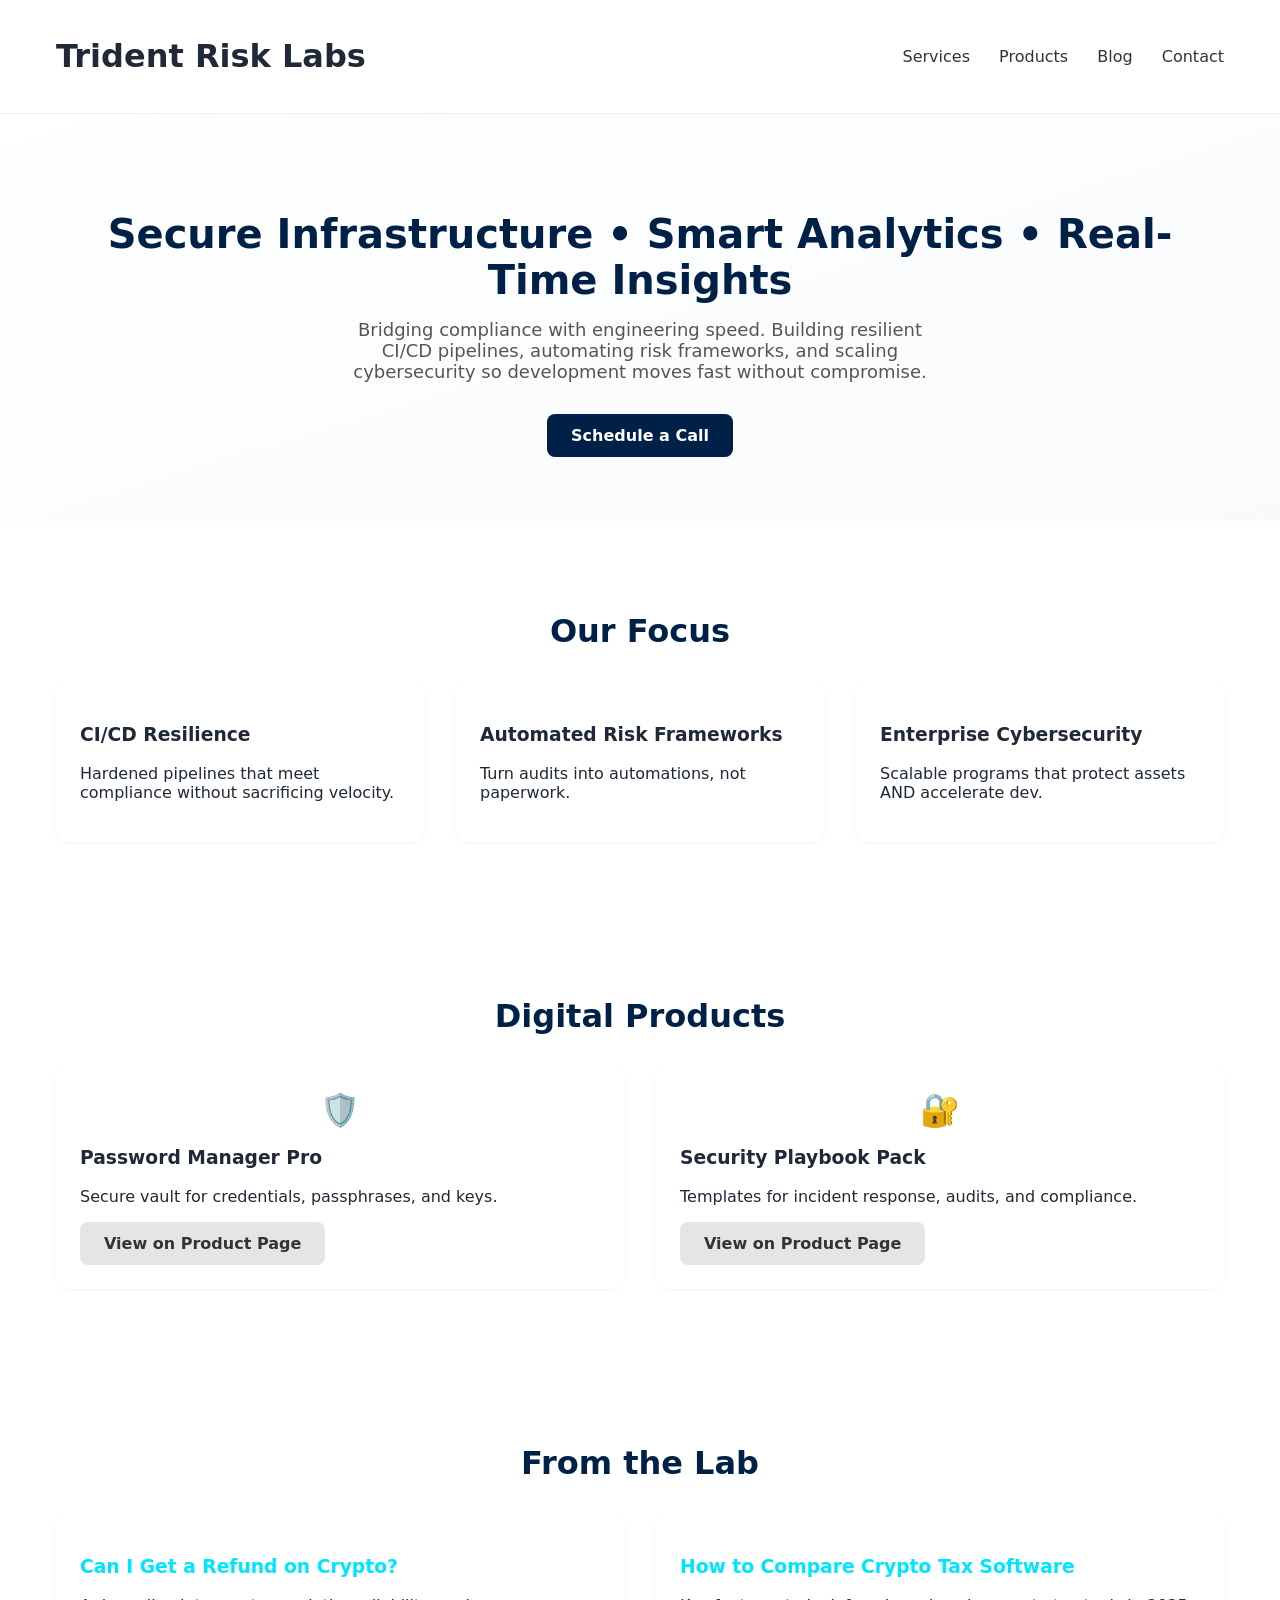
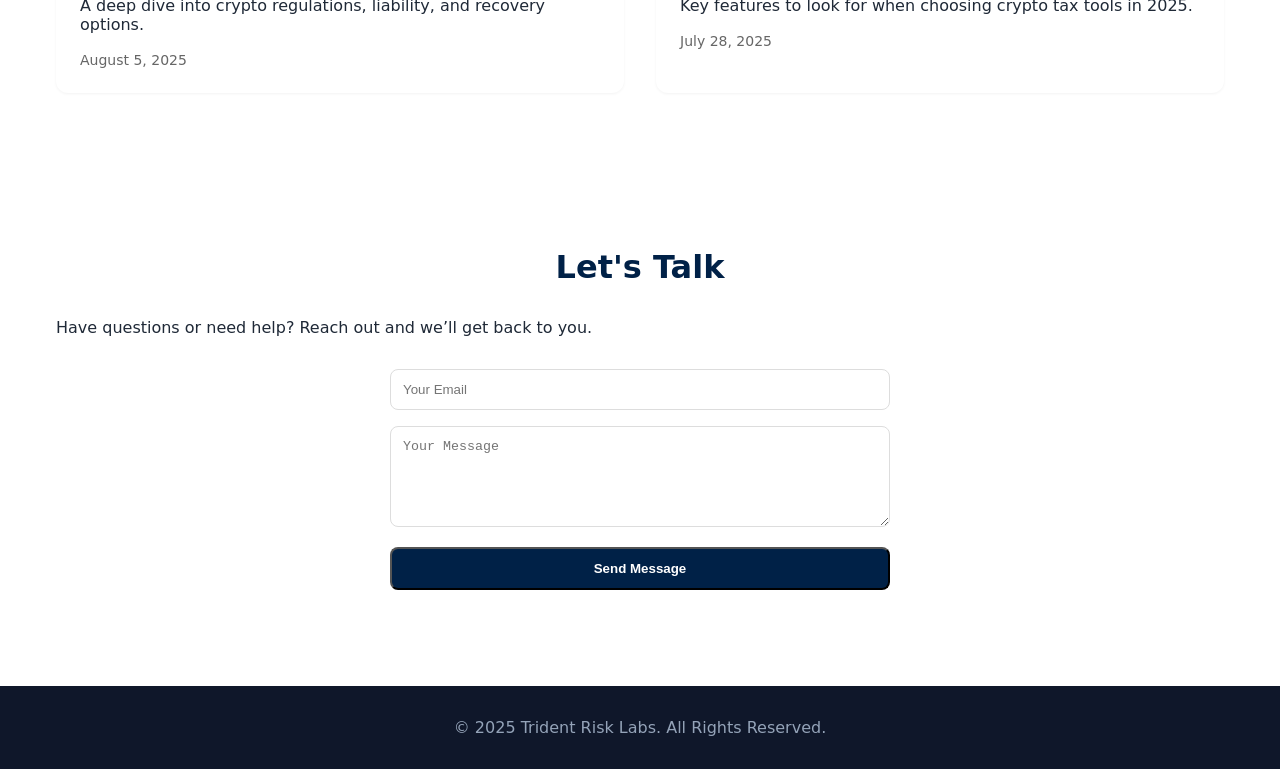
==== index.html @ 456c44f6 "Inline CSS fix for rendering" ====
<!DOCTYPE html>
<html lang="en">
<head>
  <meta charset="UTF-8">
  <meta name="viewport" content="width=device-width, initial-scale=1">
  <title>Trident Risk Labs</title>
  <style>
    :root {
      --navy: #002147;
      --cyan: #00E5FF;
      --gray-50: #fafafa;
      --gray-100: #f5f5f5;
      --gray-200: #e5e5e5;
      --font-sans: ui-sans-serif, system-ui, -apple-system, BlinkMacSystemFont, "Segoe UI", Roboto, sans-serif;
    }
    * { box-sizing: border-box; }
    html { scroll-behavior: smooth; }
    body {
      margin: 0;
      font-family: var(--font-sans);
      background: white;
      color: #1f2937;
    }
    img, picture, video { max-width: 100%; height: auto; }
    a { color: var(--cyan); text-decoration: none; }
    .container { max-width: 1200px; margin: 0 auto; padding: 0 1rem; }
    header { background: white; padding: 1rem 0; border-bottom: 1px solid #eee; }
    .header .container { display: flex; align-items: center; justify-content: space-between; }
    nav a { color: #333; margin-left: 1.5rem; font-size: 1rem; }
    nav a:hover { color: var(--cyan); }
    .hero { padding: 4rem 0; text-align: center; background: linear-gradient(to bottom right, #fff, #f8fafc); }
    .hero h1 { font-size: 2.5rem; color: var(--navy); margin-bottom: 1rem; }
    .hero p { font-size: 1.125rem; max-width: 600px; margin: 0 auto 2rem; color: #555; }
    .btn { display: inline-block; padding: 0.75rem 1.5rem; border-radius: 0.5rem; font-weight: 600; text-decoration: none; }
    .btn-primary { background: var(--navy); color: white; }
    .btn-secondary { background: #e5e5e5; color: #333; }
    .btn:hover { opacity: 0.9; }
    section { padding: 4rem 0; }
    .section-title { text-align: center; font-size: 2rem; color: var(--navy); margin-bottom: 2rem; }
.services-grid, .products-grid, .blog-grid { display: grid; gap: 2rem; grid-template-columns: repeat(auto-fit, minmax(250px, 1fr)); }
    .service-card, .product-card, .blog-post { background: white; padding: 1.5rem; border-radius: 0.75rem; box-shadow: 0 1px 3px rgba(0,0,0,0.05); }
    .product-image { font-size: 2rem; text-align: center; margin-bottom: 1rem; }
    footer { background: #0f172a; color: white; padding: 2rem 0; text-align: center; }
    footer p { margin: 0; color: #94a3b8; }
  </style>
</head>
<body>

<header class="header">
  <div class="container">
    <h1>Trident Risk Labs</h1>
    <nav>
      <a href="#services">Services</a>
      <a href="#products">Products</a>
      <a href="#blog">Blog</a>
      <a href="#contact">Contact</a>
    </nav>
  </div>
</header>

<main>
  <section class="hero">
    <div class="container">
      <h1>Secure Infrastructure • Smart Analytics • Real-Time Insights</h1>
      <p>Bridging compliance with engineering speed. Building resilient CI/CD pipelines, automating risk frameworks, and scaling cybersecurity so development moves fast without compromise.</p>
      <a href="#contact" class="btn btn-primary">Schedule a Call</a>
    </div>
  </section>

  <section id="services">
    <div class="container">
      <h2 class="section-title">Our Focus</h2>
      <div class="services-grid">
        <div class="service-card">
          <h3>CI/CD Resilience</h3>
          <p>Hardened pipelines that meet compliance without sacrificing velocity.</p>
        </div>
        <div class="service-card">
          <h3>Automated Risk Frameworks</h3>
          <p>Turn audits into automations, not paperwork.</p>
        </div>
        <div class="service-card">
          <h3>Enterprise Cybersecurity</h3>
          <p>Scalable programs that protect assets AND accelerate dev.</p>
        </div>
      </div>
    </div>
  </section>

  <section id="products">
    <div class="container">
<h2 class="section-title">Digital Products</h2>
      <div class="products-grid">
        <div class="product-card">
          <div class="product-image">🛡️</div>
          <h3>Password Manager Pro</h3>
          <p>Secure vault for credentials, passphrases, and keys.</p>
          <a href="#" class="btn btn-secondary">View on Product Page</a>
        </div>
        <div class="product-card">
          <div class="product-image">🔐</div>
          <h3>Security Playbook Pack</h3>
          <p>Templates for incident response, audits, and compliance.</p>
          <a href="#" class="btn btn-secondary">View on Product Page</a>
        </div>
      </div>
    </div>
  </section>

  <section id="blog">
    <div class="container">
      <h2 class="section-title">From the Lab</h2>
      <div class="blog-grid">
        <article class="blog-post">
          <h3><a href="#">Can I Get a Refund on Crypto?</a></h3>
          <p>A deep dive into crypto regulations, liability, and recovery options.</p>
          <span style="font-size: 0.875rem; color: #666;">August 5, 2025</span>
        </article>
        <article class="blog-post">
          <h3><a href="#">How to Compare Crypto Tax Software</a></h3>
          <p>Key features to look for when choosing crypto tax tools in 2025.</p>
          <span style="font-size: 0.875rem; color: #666;">July 28, 2025</span>
        </article>
      </div>
    </div>
  </section>

  <section id="contact">
    <div class="container">
      <h2 class="section-title">Let's Talk</h2>
      <p>Have questions or need help? Reach out and we’ll get back to you.</p>
      <form style="max-width: 500px; margin: 2rem auto;">
        <input type="email" placeholder="Your Email" style="width: 100%; padding: 0.75rem; margin-bottom: 1rem; border: 1px solid #ddd; border-radius: 0.5rem;">
<textarea placeholder="Your Message" rows="5" style="width: 100%; padding: 0.75rem; margin-bottom: 1rem; border: 1px solid #ddd; border-radius: 0.5rem;"></textarea>
        <button type="submit" class="btn btn-primary" style="width: 100%;">Send Message</button>
      </form>
    </div>
  </section>
</main>

<footer>
  <p>&copy; 2025 Trident Risk Labs. All Rights Reserved.</p>
</footer>

</body>
</html>
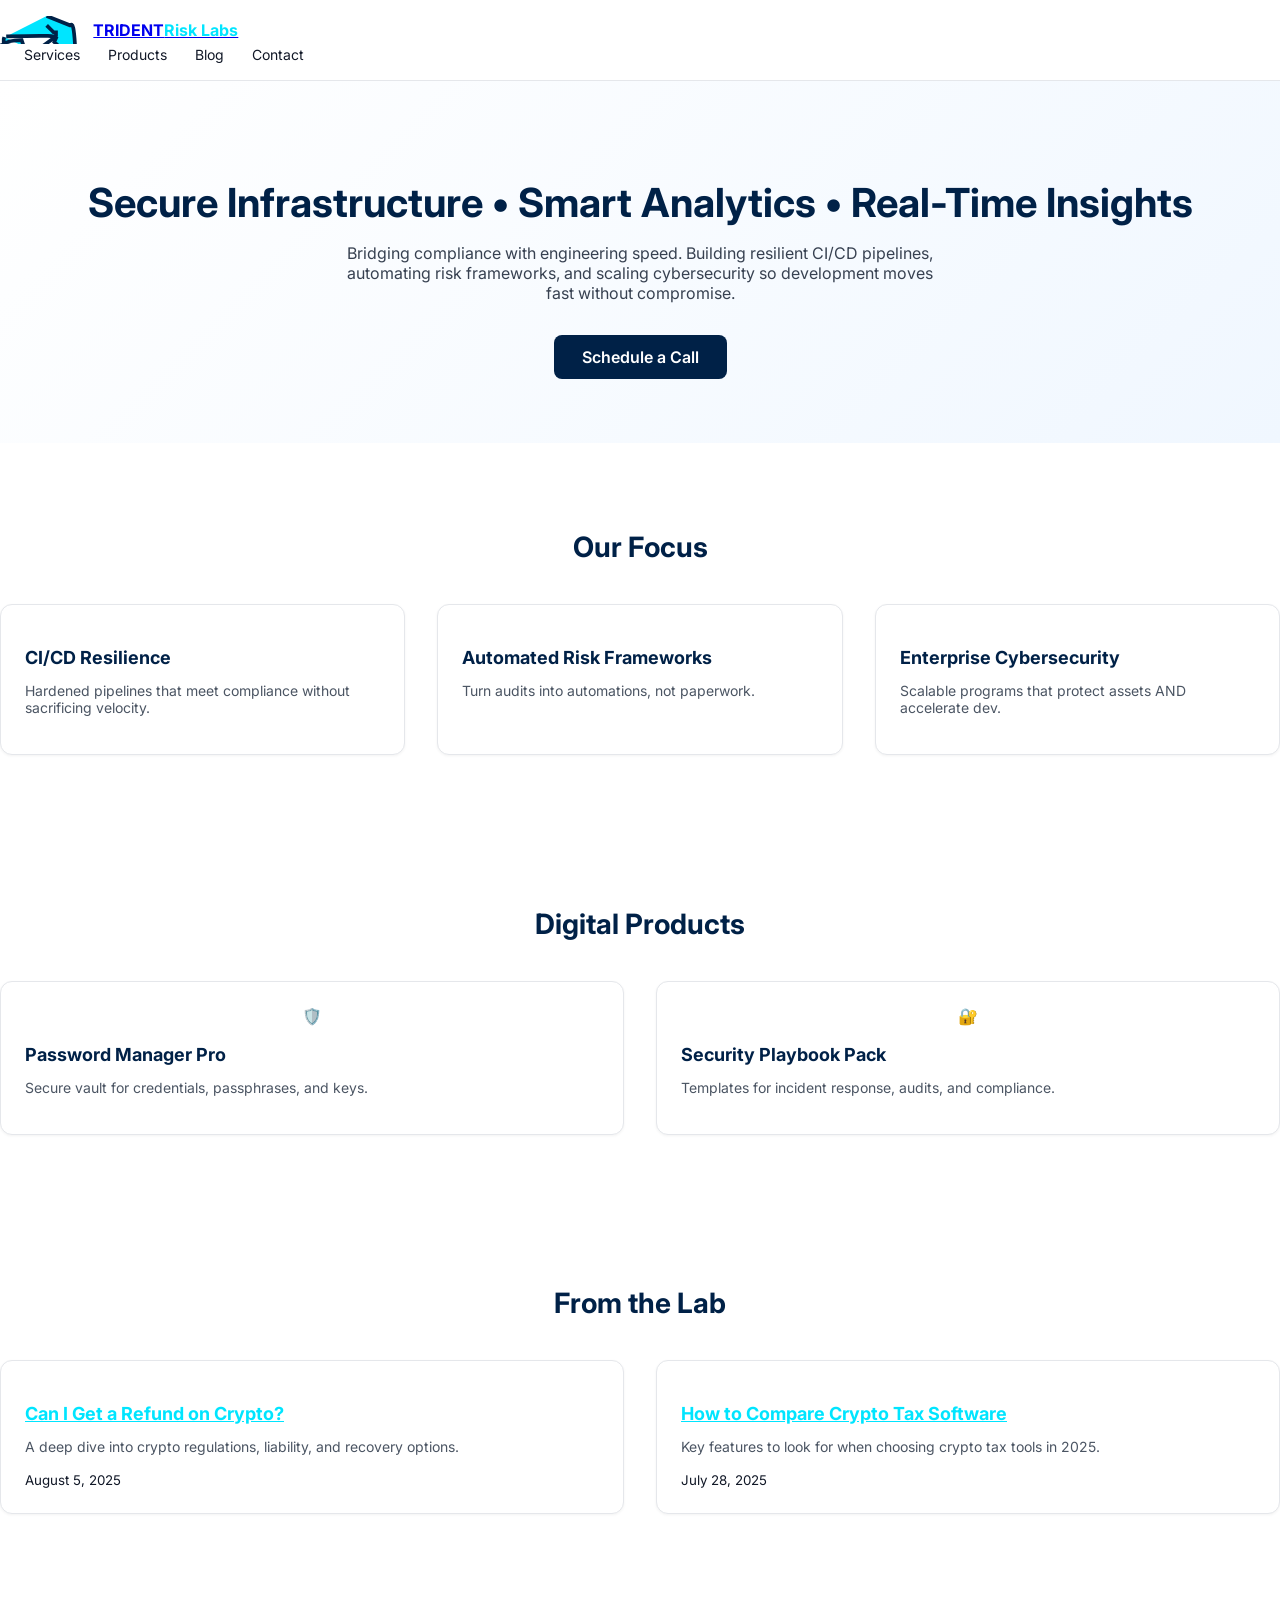
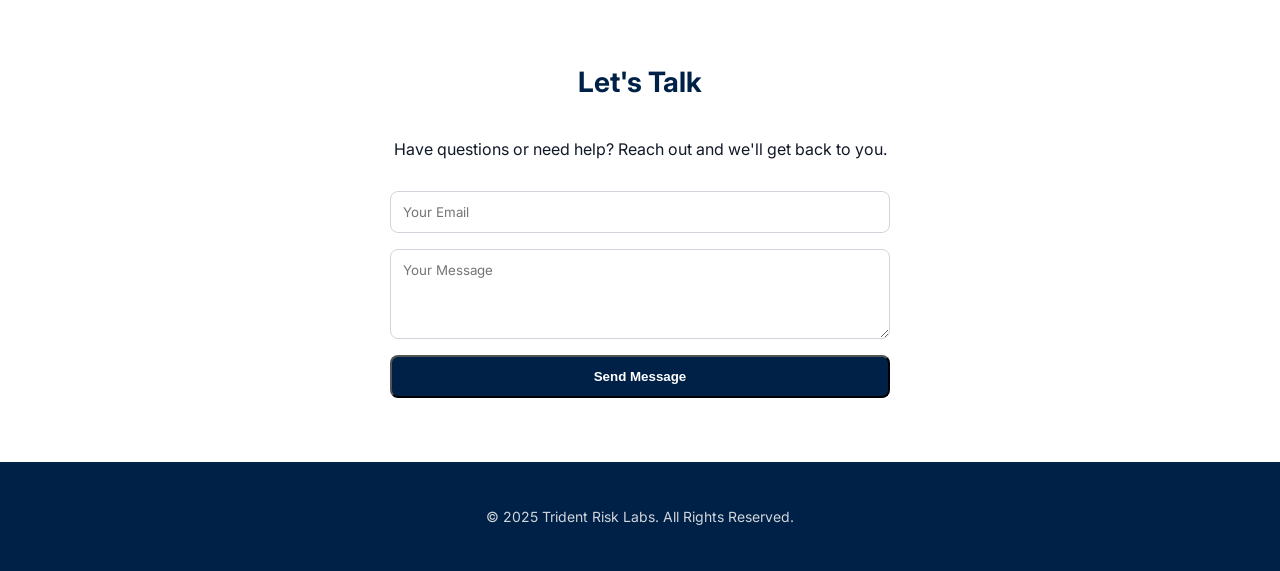
==== commit 8a8d4757: "Update site styling" ====
--- a/index.html
+++ b/index.html
@@ -2,145 +2,108 @@
 <html lang="en">
 <head>
   <meta charset="UTF-8">
-  <meta name="viewport" content="width=device-width, initial-scale=1">
+  <meta name="viewport" content="width=device-width, initial-scale=1" />
   <title>Trident Risk Labs</title>
+  <link rel="preconnect" href="https://fonts.googleapis.com">
+  <link rel="preconnect" href="https://fonts.gstatic.com" crossorigin>
+  <link href="https://fonts.googleapis.com/css2?family=Inter:wght@400;600;700&display=swap" rel="stylesheet">
   <style>
-    :root {
-      --navy: #002147;
-      --cyan: #00E5FF;
-      --gray-50: #fafafa;
-      --gray-100: #f5f5f5;
-      --gray-200: #e5e5e5;
-      --font-sans: ui-sans-serif, system-ui, -apple-system, BlinkMacSystemFont, "Segoe UI", Roboto, sans-serif;
-    }
-    * { box-sizing: border-box; }
-    html { scroll-behavior: smooth; }
-    body {
-      margin: 0;
-      font-family: var(--font-sans);
-      background: white;
-      color: #1f2937;
-    }
-    img, picture, video { max-width: 100%; height: auto; }
-    a { color: var(--cyan); text-decoration: none; }
-    .container { max-width: 1200px; margin: 0 auto; padding: 0 1rem; }
-    header { background: white; padding: 1rem 0; border-bottom: 1px solid #eee; }
-    .header .container { display: flex; align-items: center; justify-content: space-between; }
-    nav a { color: #333; margin-left: 1.5rem; font-size: 1rem; }
-    nav a:hover { color: var(--cyan); }
-    .hero { padding: 4rem 0; text-align: center; background: linear-gradient(to bottom right, #fff, #f8fafc); }
-    .hero h1 { font-size: 2.5rem; color: var(--navy); margin-bottom: 1rem; }
-    .hero p { font-size: 1.125rem; max-width: 600px; margin: 0 auto 2rem; color: #555; }
-    .btn { display: inline-block; padding: 0.75rem 1.5rem; border-radius: 0.5rem; font-weight: 600; text-decoration: none; }
-    .btn-primary { background: var(--navy); color: white; }
-    .btn-secondary { background: #e5e5e5; color: #333; }
-    .btn:hover { opacity: 0.9; }
-    section { padding: 4rem 0; }
-    .section-title { text-align: center; font-size: 2rem; color: var(--navy); margin-bottom: 2rem; }
-.services-grid, .products-grid, .blog-grid { display: grid; gap: 2rem; grid-template-columns: repeat(auto-fit, minmax(250px, 1fr)); }
-    .service-card, .product-card, .blog-post { background: white; padding: 1.5rem; border-radius: 0.75rem; box-shadow: 0 1px 3px rgba(0,0,0,0.05); }
-    .product-image { font-size: 2rem; text-align: center; margin-bottom: 1rem; }
-    footer { background: #0f172a; color: white; padding: 2rem 0; text-align: center; }
-    footer p { margin: 0; color: #94a3b8; }
+    :root{--navy:#002147;--cyan:#00e5ff;--gray-900:#111827}
+    *{box-sizing:border-box}
+    body{margin:0;font-family:'Inter',system-ui,sans-serif;background:#fff;color:var(--gray-900)}
+    header{background:#fff;border-bottom:1px solid #e5e7eb}
+    .header{display:flex;align-items:center;justify-content:space-between;padding:1rem 0}
+    .logo{display:flex;align-items:center;font-weight:700}
+    .logo svg{height:28px;width:auto}
+    .nav a{margin-left:1.5rem;font-size:.875rem;color:var(--gray-900);text-decoration:none}
+    .nav a:hover{color:var(--cyan)}
+    .hero{background:linear-gradient(135deg,#fff 0%,#f0f7ff 100%);text-align:center;padding:4rem 0}
+    .hero h1{font-size:clamp(1.75rem,4vw,2.5rem);color:var(--navy);margin-bottom:1rem}
+    .hero p{max-width:600px;margin:0 auto 2rem;font-size:1rem;color:#374151}
+    .btn{display:inline-block;padding:.75rem 1.75rem;border-radius:.5rem;font-weight:600;text-decoration:none}
+    .btn-primary{background:var(--navy);color:#fff}
+    .btn-primary:hover{opacity:.9}
+    section{padding:4rem 0}
+    .section-title{text-align:center;font-size:1.75rem;color:var(--navy);margin-bottom:2.5rem}
+    .grid{display:grid;gap:2rem;grid-template-columns:repeat(auto-fit,minmax(260px,1fr))}
+    .card{background:#fff;border-radius:.75rem;padding:1.5rem;border:1px solid #e5e7eb;box-shadow:0 1px 3px rgba(0,0,0,.05)}
+.card h3{font-size:1.125rem;margin-bottom:.5rem;color:var(--navy)}
+    .card p{font-size:.875rem;color:#4b5563}
+    footer{background:var(--navy);color:#d1d5db;padding:2rem 0;text-align:center;font-size:.875rem}
+    @media(max-width:640px){.nav{flex-wrap:wrap;gap:1rem}.nav a{margin:0}}
   </style>
 </head>
 <body>
+  <header class="header">
+    <div class="container">
+      <a href="/" class="logo">
+        <svg viewBox="0 0 200 60" fill="none"><g stroke="#002147" stroke-width="8" fill="none"><path d="M100 0L150 20C155.387 16.062 159.405 13.46 162.401 99.203L116.361 55.753L120.4 46.524C116.77 42.705 112.67 41.251 13.315 43.802M9.315 45.246 8 49 8 55.48C8 62.812 12.64 72.658 18.108 72.658L24.812 72.658C29.577 72.658 32.857 72.457 37.686 69.203L13.695 128.763C2.248 11.825 0 87.168 0 75.48C0 62.812 7.565 52.078 46.351 51.832L51.09 65.582" fill="#00e5ff"/><path d="M100 20L110 30L115 35,120 35L120 44M120 44L15 120L25 120L126 120"></path><path d="M20 60L15 70L20 75L25 170L25 400ZM75 170L25 120L35 120L126 170ZM126 170L126 120L136 120"></path></g></svg>
+        <span>TRIDENT</span><span style="color:var(--cyan)"> Risk Labs</span>
+      </a>
+      <nav class="nav">
+        <a href="#services">Services</a>
+        <a href="#products">Products</a>
+        <a href="#blog">Blog</a>
+        <a href="#contact">Contact</a>
+      </nav>
+    </div>
+  </header>
 
-<header class="header">
-  <div class="container">
-    <h1>Trident Risk Labs</h1>
-    <nav>
-      <a href="#services">Services</a>
-      <a href="#products">Products</a>
-      <a href="#blog">Blog</a>
-      <a href="#contact">Contact</a>
-    </nav>
-  </div>
-</header>
+  <main>
+    <section class="hero">
+      <div class="container">
+        <h1>Secure Infrastructure • Smart Analytics • Real-Time Insights</h1>
+        <p>Bridging compliance with engineering speed. Building resilient CI/CD pipelines, automating risk frameworks, and scaling cybersecurity so development moves fast without compromise.</p>
+        <a href="#contact" class="btn btn-primary">Schedule a Call</a>
+      </div>
+    </section>
 
-<main>
-  <section class="hero">
-    <div class="container">
-      <h1>Secure Infrastructure • Smart Analytics • Real-Time Insights</h1>
-      <p>Bridging compliance with engineering speed. Building resilient CI/CD pipelines, automating risk frameworks, and scaling cybersecurity so development moves fast without compromise.</p>
-      <a href="#contact" class="btn btn-primary">Schedule a Call</a>
-    </div>
-  </section>
-
-  <section id="services">
-    <div class="container">
-      <h2 class="section-title">Our Focus</h2>
-      <div class="services-grid">
-        <div class="service-card">
-          <h3>CI/CD Resilience</h3>
-          <p>Hardened pipelines that meet compliance without sacrificing velocity.</p>
-        </div>
-        <div class="service-card">
-          <h3>Automated Risk Frameworks</h3>
-          <p>Turn audits into automations, not paperwork.</p>
-        </div>
-        <div class="service-card">
-          <h3>Enterprise Cybersecurity</h3>
-          <p>Scalable programs that protect assets AND accelerate dev.</p>
+    <section id="services">
+      <div class="container">
+        <h2 class="section-title">Our Focus</h2>
+        <div class="grid">
+<div class="card"><h3>CI/CD Resilience</h3><p>Hardened pipelines that meet compliance without sacrificing velocity.</p></div>
+          <div class="card"><h3>Automated Risk Frameworks</h3><p>Turn audits into automations, not paperwork.</p></div>
+          <div class="card"><h3>Enterprise Cybersecurity</h3><p>Scalable programs that protect assets AND accelerate dev.</p></div>
         </div>
       </div>
-    </div>
-  </section>
+    </section>
 
-  <section id="products">
-    <div class="container">
-<h2 class="section-title">Digital Products</h2>
-      <div class="products-grid">
-        <div class="product-card">
-          <div class="product-image">🛡️</div>
-          <h3>Password Manager Pro</h3>
-          <p>Secure vault for credentials, passphrases, and keys.</p>
-          <a href="#" class="btn btn-secondary">View on Product Page</a>
-        </div>
-        <div class="product-card">
-          <div class="product-image">🔐</div>
-          <h3>Security Playbook Pack</h3>
-          <p>Templates for incident response, audits, and compliance.</p>
-          <a href="#" class="btn btn-secondary">View on Product Page</a>
+    <section id="products">
+      <div class="container">
+        <h2 class="section-title">Digital Products</h2>
+        <div class="grid">
+          <div class="card"><div style="text-align:center">🛡️</div><h3>Password Manager Pro</h3><p>Secure vault for credentials, passphrases, and keys.</p></div>
+          <div class="card"><div style="text-align:center">🔐</div><h3>Security Playbook Pack</h3><p>Templates for incident response, audits, and compliance.</p></div>
         </div>
       </div>
-    </div>
-  </section>
+    </section>
 
-  <section id="blog">
-    <div class="container">
-      <h2 class="section-title">From the Lab</h2>
-      <div class="blog-grid">
-        <article class="blog-post">
-          <h3><a href="#">Can I Get a Refund on Crypto?</a></h3>
-          <p>A deep dive into crypto regulations, liability, and recovery options.</p>
-          <span style="font-size: 0.875rem; color: #666;">August 5, 2025</span>
-        </article>
-        <article class="blog-post">
-          <h3><a href="#">How to Compare Crypto Tax Software</a></h3>
-          <p>Key features to look for when choosing crypto tax tools in 2025.</p>
-          <span style="font-size: 0.875rem; color: #666;">July 28, 2025</span>
-        </article>
+    <section id="blog">
+      <div class="container">
+        <h2 class="section-title">From the Lab</h2>
+        <div class="grid">
+          <article class="card"><h3><a href="#" style="color:var(--cyan)">Can I Get a Refund on Crypto?</a></h3><p>A deep dive into crypto regulations, liability, and recovery options.</p><small>August 5, 2025</small></article>
+          <article class="card"><h3><a href="#" style="color:var(--cyan)">How to Compare Crypto Tax Software</a></h3><p>Key features to look for when choosing crypto tax tools in 2025.</p><small>July 28, 2025</small></article>
+        </div>
       </div>
-    </div>
-  </section>
+    </section>
 
-  <section id="contact">
-    <div class="container">
-      <h2 class="section-title">Let's Talk</h2>
-      <p>Have questions or need help? Reach out and we’ll get back to you.</p>
-      <form style="max-width: 500px; margin: 2rem auto;">
-        <input type="email" placeholder="Your Email" style="width: 100%; padding: 0.75rem; margin-bottom: 1rem; border: 1px solid #ddd; border-radius: 0.5rem;">
-<textarea placeholder="Your Message" rows="5" style="width: 100%; padding: 0.75rem; margin-bottom: 1rem; border: 1px solid #ddd; border-radius: 0.5rem;"></textarea>
-        <button type="submit" class="btn btn-primary" style="width: 100%;">Send Message</button>
-      </form>
-    </div>
-  </section>
-</main>
+    <section id="contact">
+      <div class="container">
+        <h2 class="section-title">Let's Talk</h2>
+        <p style="text-align:center;max-width:500px;margin:0 auto 2rem">Have questions or need help? Reach out and we'll get back to you.</p>
+        <form style="max-width:500px;margin:0 auto;display:flex;flex-direction:column;gap:1rem">
+<input type="email" placeholder="Your Email" required style="padding:0.75rem;border:1px solid #d1d5db;border-radius:0.5rem;font-family:inherit">
+          <textarea placeholder="Your Message" rows="4" required style="padding:0.75rem;border:1px solid #d1d5db;border-radius:0.5rem;font-family:inherit"></textarea>
+          <button type="submit" class="btn btn-primary" style="width:100%">Send Message</button>
+        </form>
+      </div>
+    </section>
+  </main>
 
-<footer>
-  <p>&copy; 2025 Trident Risk Labs. All Rights Reserved.</p>
-</footer>
-
+  <footer>
+    <p>&copy; 2025 Trident Risk Labs. All Rights Reserved.</p>
+  </footer>
 </body>
 </html>
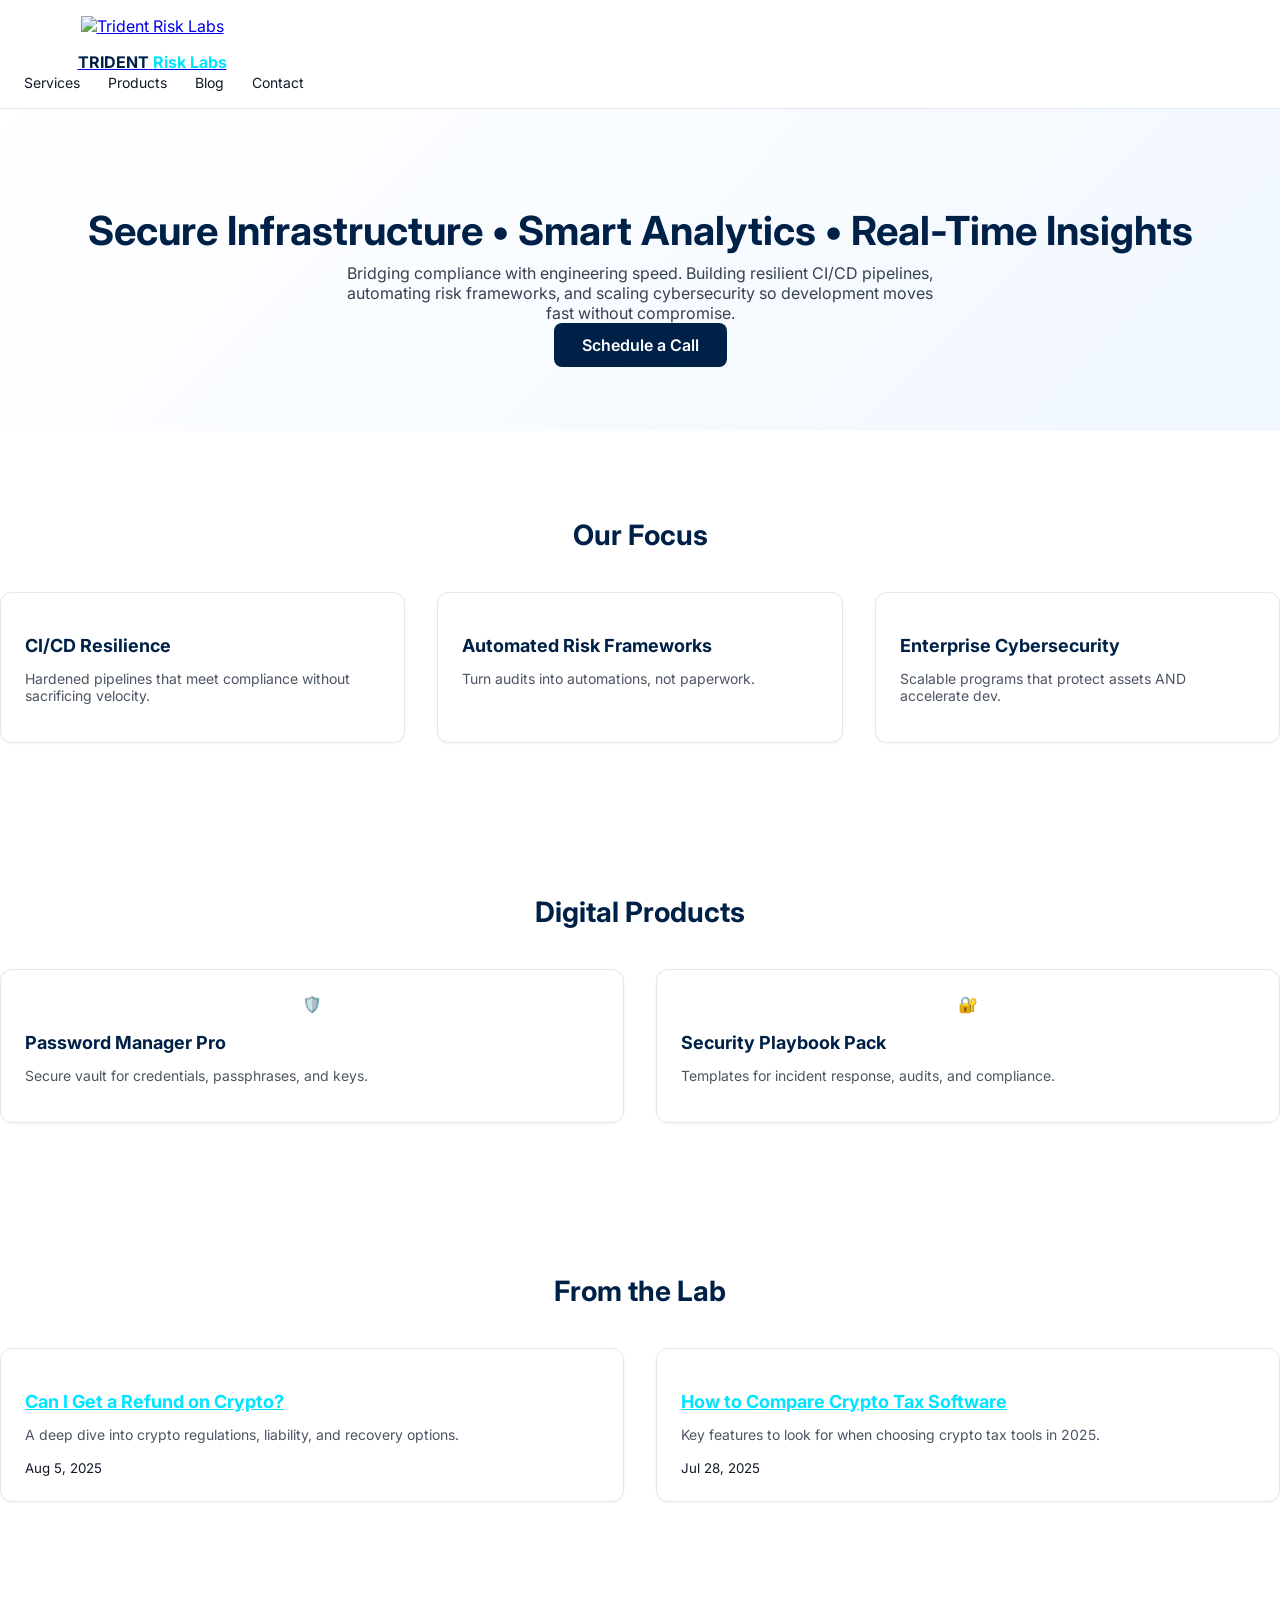
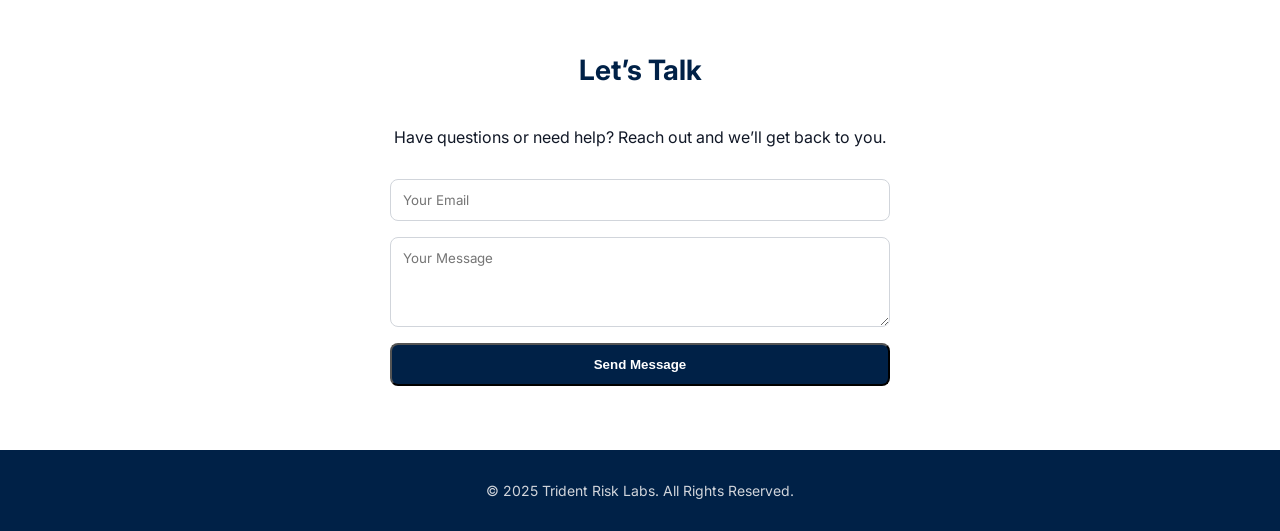
==== commit 8484fc99: "update site logo" ====
--- a/index.html
+++ b/index.html
@@ -5,29 +5,31 @@
   <meta name="viewport" content="width=device-width, initial-scale=1" />
   <title>Trident Risk Labs</title>
   <link rel="preconnect" href="https://fonts.googleapis.com">
-  <link rel="preconnect" href="https://fonts.gstatic.com" crossorigin>
   <link href="https://fonts.googleapis.com/css2?family=Inter:wght@400;600;700&display=swap" rel="stylesheet">
   <style>
-    :root{--navy:#002147;--cyan:#00e5ff;--gray-900:#111827}
+    :root { --navy:#002147; --cyan:#00e5ff; --gray-900:#111827; font-family: 'Inter', system-ui, sans-serif; }
     *{box-sizing:border-box}
-    body{margin:0;font-family:'Inter',system-ui,sans-serif;background:#fff;color:var(--gray-900)}
+    body{margin:0;background:#fff;color:var(--gray-900)}
+    img{max-width:100%;height:auto}
     header{background:#fff;border-bottom:1px solid #e5e7eb}
     .header{display:flex;align-items:center;justify-content:space-between;padding:1rem 0}
-    .logo{display:flex;align-items:center;font-weight:700}
-    .logo svg{height:28px;width:auto}
-    .nav a{margin-left:1.5rem;font-size:.875rem;color:var(--gray-900);text-decoration:none}
+    .logo{display:flex;flex-direction:column;align-items:center;gap:.25rem;text-align:center}
+    .logo img{height:32px;width:auto}
+    .logo span{font-weight:700;color:#002147}
+    .logo .cyan{color:var(--cyan)}
+    .nav a{margin-left:1.5rem;color:#111827;text-decoration:none;font-size:.875rem}
     .nav a:hover{color:var(--cyan)}
     .hero{background:linear-gradient(135deg,#fff 0%,#f0f7ff 100%);text-align:center;padding:4rem 0}
-    .hero h1{font-size:clamp(1.75rem,4vw,2.5rem);color:var(--navy);margin-bottom:1rem}
-    .hero p{max-width:600px;margin:0 auto 2rem;font-size:1rem;color:#374151}
+    .hero h1{font-size:clamp(1.75rem,4vw,2.5rem);color:var(--navy);margin-bottom:.5rem}
+    .hero p{max-width:600px;margin:0 auto;font-size:1rem;color:#374151}
     .btn{display:inline-block;padding:.75rem 1.75rem;border-radius:.5rem;font-weight:600;text-decoration:none}
     .btn-primary{background:var(--navy);color:#fff}
     .btn-primary:hover{opacity:.9}
     section{padding:4rem 0}
     .section-title{text-align:center;font-size:1.75rem;color:var(--navy);margin-bottom:2.5rem}
     .grid{display:grid;gap:2rem;grid-template-columns:repeat(auto-fit,minmax(260px,1fr))}
-    .card{background:#fff;border-radius:.75rem;padding:1.5rem;border:1px solid #e5e7eb;box-shadow:0 1px 3px rgba(0,0,0,.05)}
-.card h3{font-size:1.125rem;margin-bottom:.5rem;color:var(--navy)}
+.card{background:#fff;border-radius:.75rem;padding:1.5rem;border:1px solid #e5e7eb;box-shadow:0 1px 3px rgba(0,0,0,.05)}
+    .card h3{font-size:1.125rem;margin-bottom:.5rem;color:var(--navy)}
     .card p{font-size:.875rem;color:#4b5563}
     footer{background:var(--navy);color:#d1d5db;padding:2rem 0;text-align:center;font-size:.875rem}
     @media(max-width:640px){.nav{flex-wrap:wrap;gap:1rem}.nav a{margin:0}}
@@ -37,8 +39,8 @@
   <header class="header">
     <div class="container">
       <a href="/" class="logo">
-        <svg viewBox="0 0 200 60" fill="none"><g stroke="#002147" stroke-width="8" fill="none"><path d="M100 0L150 20C155.387 16.062 159.405 13.46 162.401 99.203L116.361 55.753L120.4 46.524C116.77 42.705 112.67 41.251 13.315 43.802M9.315 45.246 8 49 8 55.48C8 62.812 12.64 72.658 18.108 72.658L24.812 72.658C29.577 72.658 32.857 72.457 37.686 69.203L13.695 128.763C2.248 11.825 0 87.168 0 75.48C0 62.812 7.565 52.078 46.351 51.832L51.09 65.582" fill="#00e5ff"/><path d="M100 20L110 30L115 35,120 35L120 44M120 44L15 120L25 120L126 120"></path><path d="M20 60L15 70L20 75L25 170L25 400ZM75 170L25 120L35 120L126 170ZM126 170L126 120L136 120"></path></g></svg>
-        <span>TRIDENT</span><span style="color:var(--cyan)"> Risk Labs</span>
+        <img src="logo-trident.svg" alt="Trident Risk Labs">
+        <div><span>TRIDENT</span> <span class="cyan">Risk Labs</span></div>
       </a>
       <nav class="nav">
         <a href="#services">Services</a>
@@ -51,59 +53,47 @@
 
   <main>
     <section class="hero">
-      <div class="container">
-        <h1>Secure Infrastructure • Smart Analytics • Real-Time Insights</h1>
-        <p>Bridging compliance with engineering speed. Building resilient CI/CD pipelines, automating risk frameworks, and scaling cybersecurity so development moves fast without compromise.</p>
-        <a href="#contact" class="btn btn-primary">Schedule a Call</a>
-      </div>
+      <h1>Secure Infrastructure • Smart Analytics • Real-Time Insights</h1>
+      <p>Bridging compliance with engineering speed. Building resilient CI/CD pipelines, automating risk frameworks, and scaling cybersecurity so development moves fast without compromise.</p>
+      <a href="#contact" class="btn btn-primary">Schedule a Call</a>
     </section>
 
     <section id="services">
-      <div class="container">
-        <h2 class="section-title">Our Focus</h2>
-        <div class="grid">
-<div class="card"><h3>CI/CD Resilience</h3><p>Hardened pipelines that meet compliance without sacrificing velocity.</p></div>
-          <div class="card"><h3>Automated Risk Frameworks</h3><p>Turn audits into automations, not paperwork.</p></div>
-          <div class="card"><h3>Enterprise Cybersecurity</h3><p>Scalable programs that protect assets AND accelerate dev.</p></div>
-        </div>
+      <h2 class="section-title">Our Focus</h2>
+      <div class="grid">
+        <div class="card"><h3>CI/CD Resilience</h3><p>Hardened pipelines that meet compliance without sacrificing velocity.</p></div>
+        <div class="card"><h3>Automated Risk Frameworks</h3><p>Turn audits into automations, not paperwork.</p></div>
+        <div class="card"><h3>Enterprise Cybersecurity</h3><p>Scalable programs that protect assets AND accelerate dev.</p></div>
       </div>
     </section>
 
     <section id="products">
-      <div class="container">
-        <h2 class="section-title">Digital Products</h2>
-        <div class="grid">
-          <div class="card"><div style="text-align:center">🛡️</div><h3>Password Manager Pro</h3><p>Secure vault for credentials, passphrases, and keys.</p></div>
-          <div class="card"><div style="text-align:center">🔐</div><h3>Security Playbook Pack</h3><p>Templates for incident response, audits, and compliance.</p></div>
-        </div>
+      <h2 class="section-title">Digital Products</h2>
+      <div class="grid">
+<div class="card"><div style="text-align:center;margin-bottom:1rem">🛡️</div><h3>Password Manager Pro</h3><p>Secure vault for credentials, passphrases, and keys.</p></div>
+        <div class="card"><div style="text-align:center;margin-bottom:1rem">🔐</div><h3>Security Playbook Pack</h3><p>Templates for incident response, audits, and compliance.</p></div>
       </div>
     </section>
 
     <section id="blog">
-      <div class="container">
-        <h2 class="section-title">From the Lab</h2>
-        <div class="grid">
-          <article class="card"><h3><a href="#" style="color:var(--cyan)">Can I Get a Refund on Crypto?</a></h3><p>A deep dive into crypto regulations, liability, and recovery options.</p><small>August 5, 2025</small></article>
-          <article class="card"><h3><a href="#" style="color:var(--cyan)">How to Compare Crypto Tax Software</a></h3><p>Key features to look for when choosing crypto tax tools in 2025.</p><small>July 28, 2025</small></article>
-        </div>
+      <h2 class="section-title">From the Lab</h2>
+      <div class="grid">
+        <article class="card"><h3><a href="#" style="color:var(--cyan)">Can I Get a Refund on Crypto?</a></h3><p>A deep dive into crypto regulations, liability, and recovery options.</p><small>Aug 5, 2025</small></article>
+        <article class="card"><h3><a href="#" style="color:var(--cyan)">How to Compare Crypto Tax Software</a></h3><p>Key features to look for when choosing crypto tax tools in 2025.</p><small>Jul 28, 2025</small></article>
       </div>
     </section>
 
     <section id="contact">
-      <div class="container">
-        <h2 class="section-title">Let's Talk</h2>
-        <p style="text-align:center;max-width:500px;margin:0 auto 2rem">Have questions or need help? Reach out and we'll get back to you.</p>
-        <form style="max-width:500px;margin:0 auto;display:flex;flex-direction:column;gap:1rem">
-<input type="email" placeholder="Your Email" required style="padding:0.75rem;border:1px solid #d1d5db;border-radius:0.5rem;font-family:inherit">
-          <textarea placeholder="Your Message" rows="4" required style="padding:0.75rem;border:1px solid #d1d5db;border-radius:0.5rem;font-family:inherit"></textarea>
-          <button type="submit" class="btn btn-primary" style="width:100%">Send Message</button>
-        </form>
-      </div>
+      <h2 class="section-title">Let’s Talk</h2>
+      <p style="text-align:center;max-width:500px;margin:0 auto 2rem">Have questions or need help? Reach out and we’ll get back to you.</p>
+      <form style="max-width:500px;margin:0 auto;display:flex;flex-direction:column;gap:1rem">
+        <input type="email" placeholder="Your Email" required style="padding:.75rem;border:1px solid #d1d5db;border-radius:.5rem;font-family:inherit">
+        <textarea placeholder="Your Message" rows="4" required style="padding:.75rem;border:1px solid #d1d5db;border-radius:.5rem;font-family:inherit"></textarea>
+        <button type="submit" class="btn btn-primary" style="width:100%">Send Message</button>
+      </form>
     </section>
   </main>
 
-  <footer>
-    <p>&copy; 2025 Trident Risk Labs. All Rights Reserved.</p>
-  </footer>
+  <footer>&copy; 2025 Trident Risk Labs. All Rights Reserved.</footer>
 </body>
 </html>
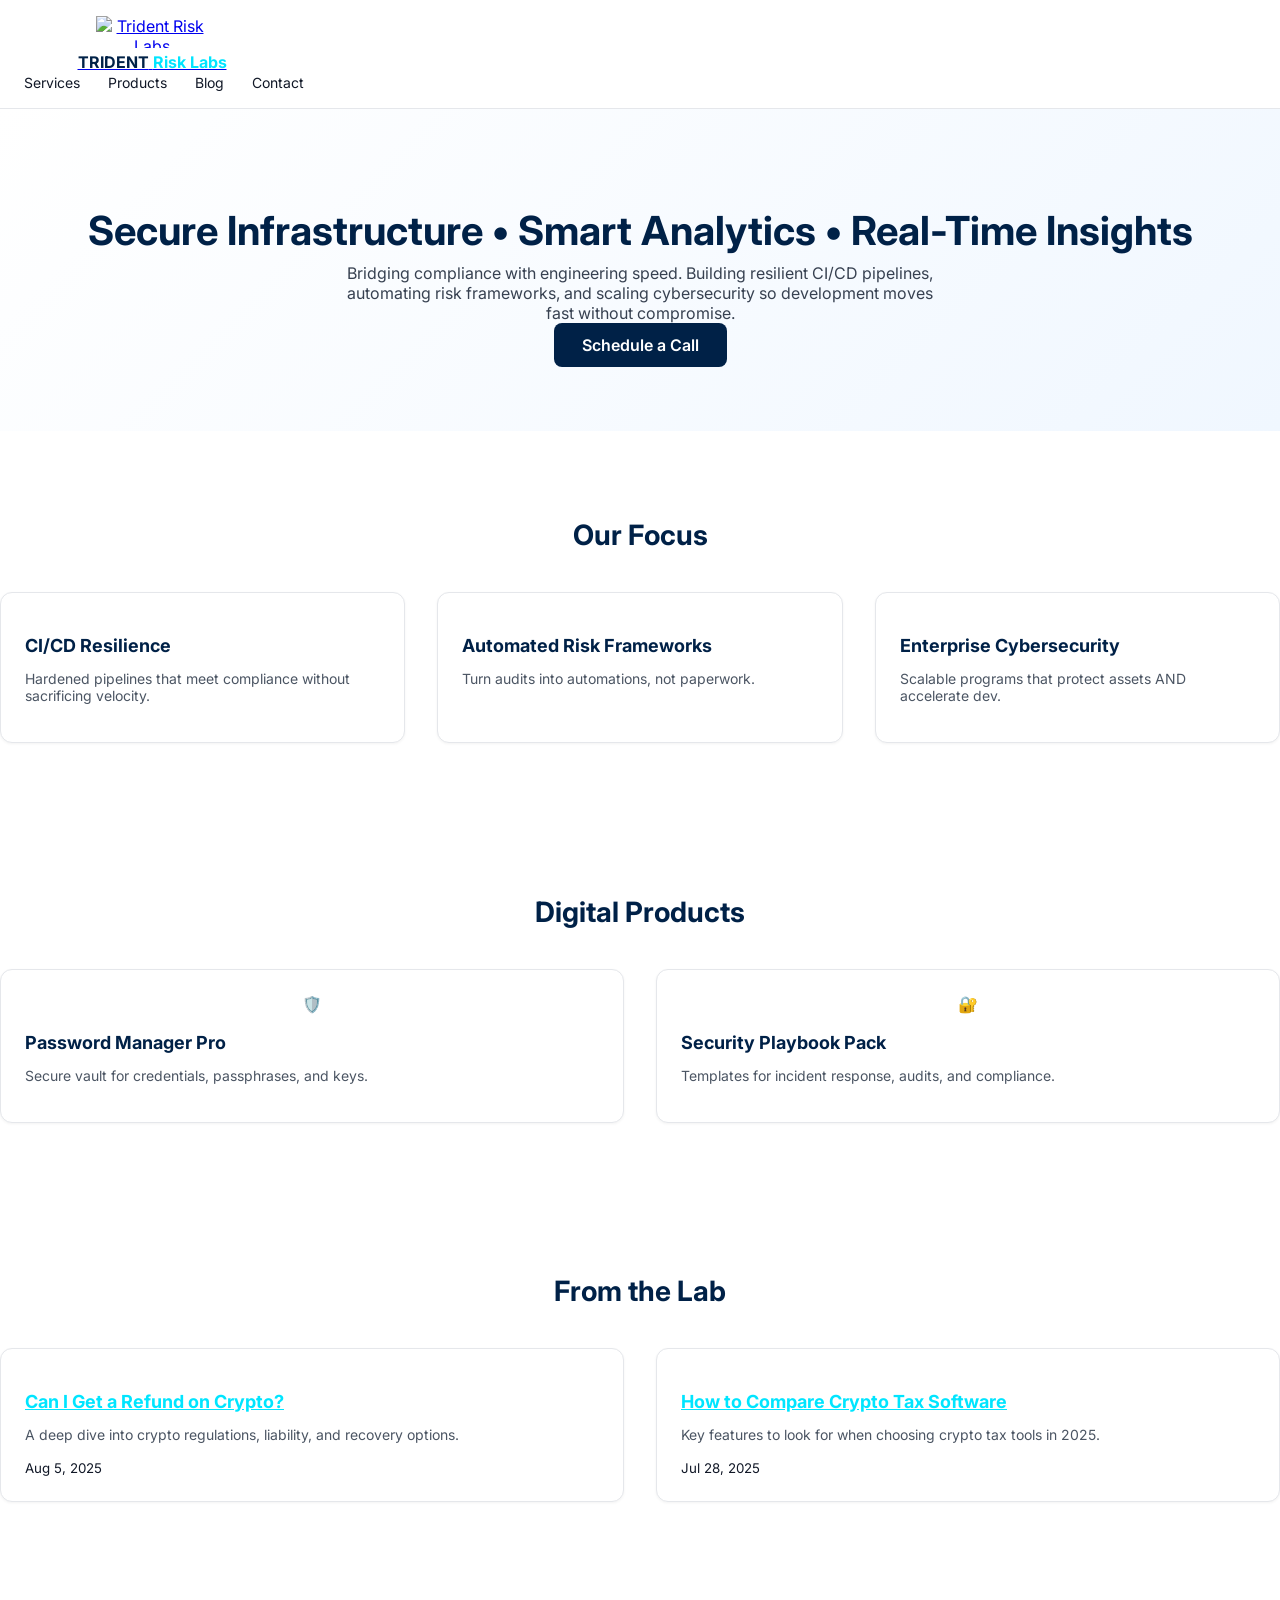
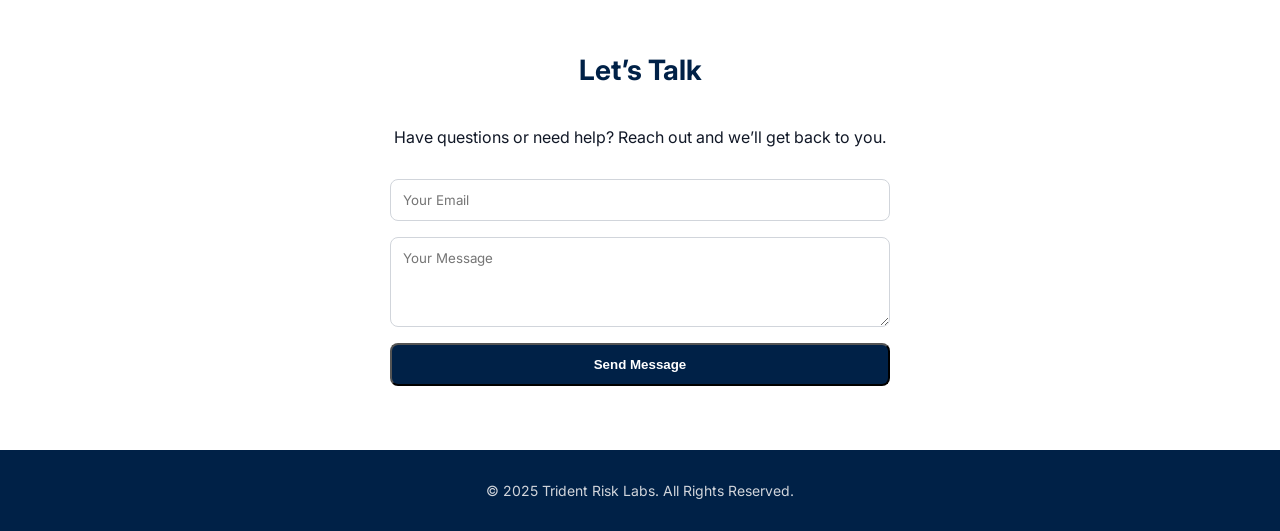
==== commit 4b0db629: "Convert logo to JPG" ====
--- a/index.html
+++ b/index.html
@@ -39,7 +39,7 @@
   <header class="header">
     <div class="container">
       <a href="/" class="logo">
-        <img src="logo-trident.svg" alt="Trident Risk Labs">
+        <img src="assets/logo-trident.jpg" alt="Trident Risk Labs" width="140" height="40">
         <div><span>TRIDENT</span> <span class="cyan">Risk Labs</span></div>
       </a>
       <nav class="nav">
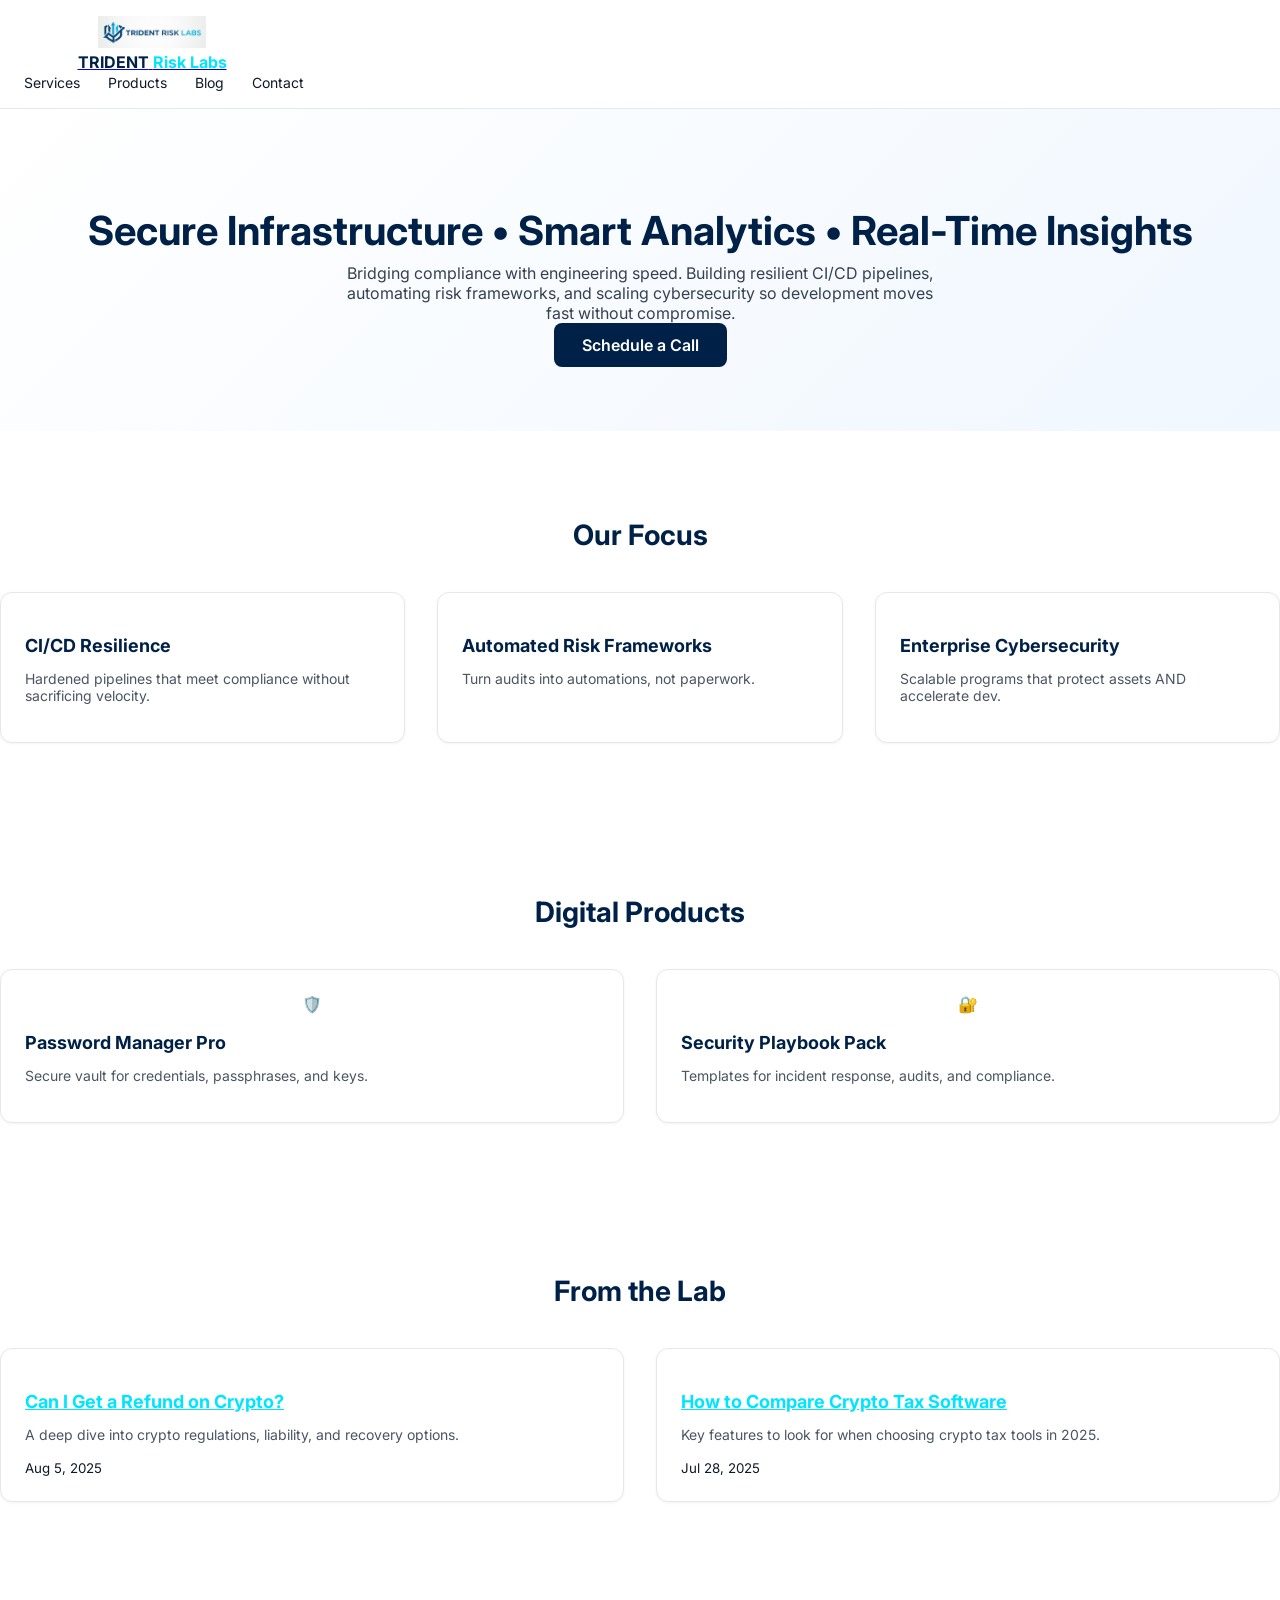
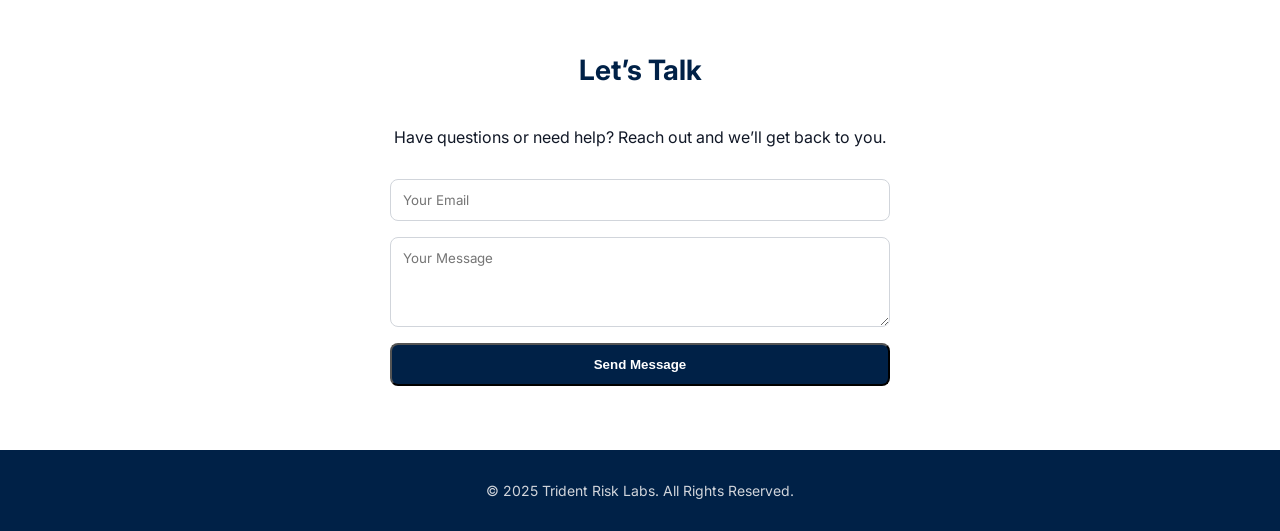
==== commit 0a0c4788: "Convert logo to JPeG2" ====
--- a/index.html
+++ b/index.html
@@ -39,7 +39,7 @@
   <header class="header">
     <div class="container">
       <a href="/" class="logo">
-        <img src="assets/logo-trident.jpg" alt="Trident Risk Labs" width="140" height="40">
+        <img src="assets/logo-trident.jpeg" alt="Trident Risk Labs" width="140" height="40">
         <div><span>TRIDENT</span> <span class="cyan">Risk Labs</span></div>
       </a>
       <nav class="nav">
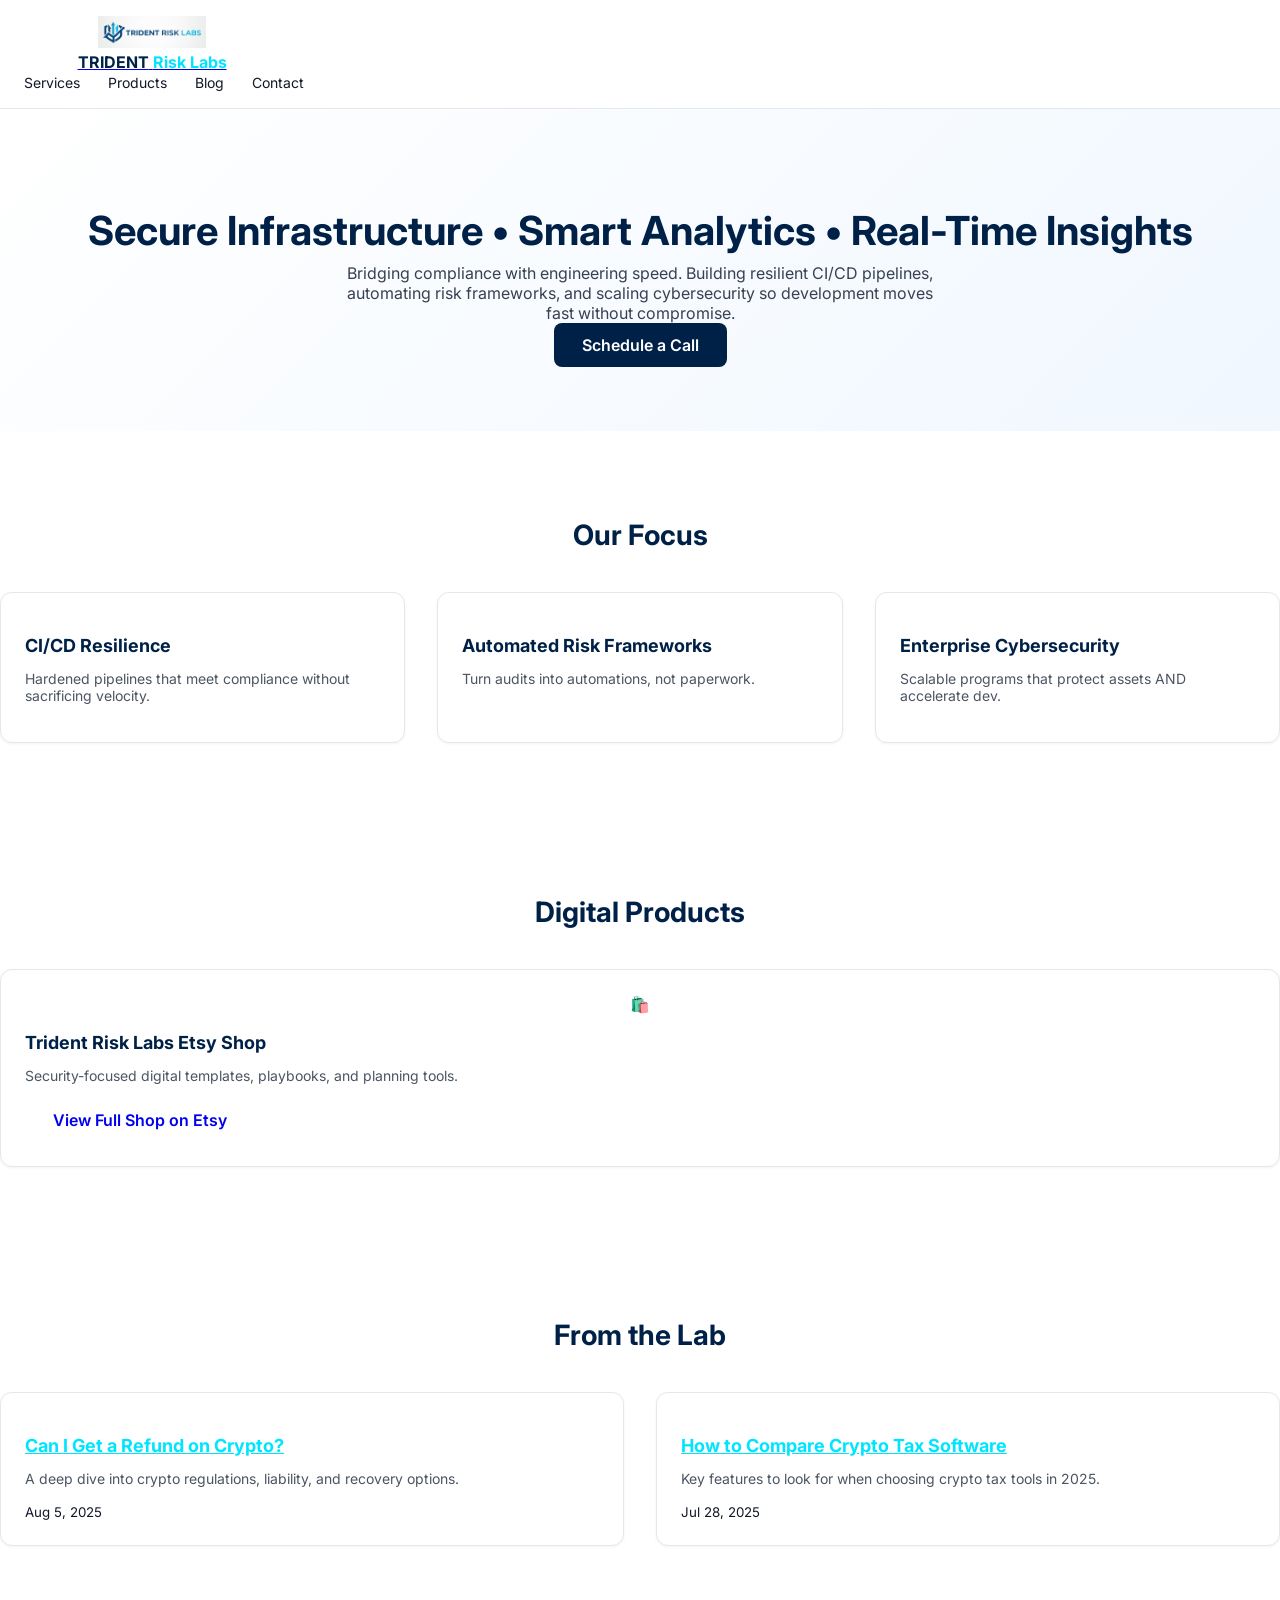
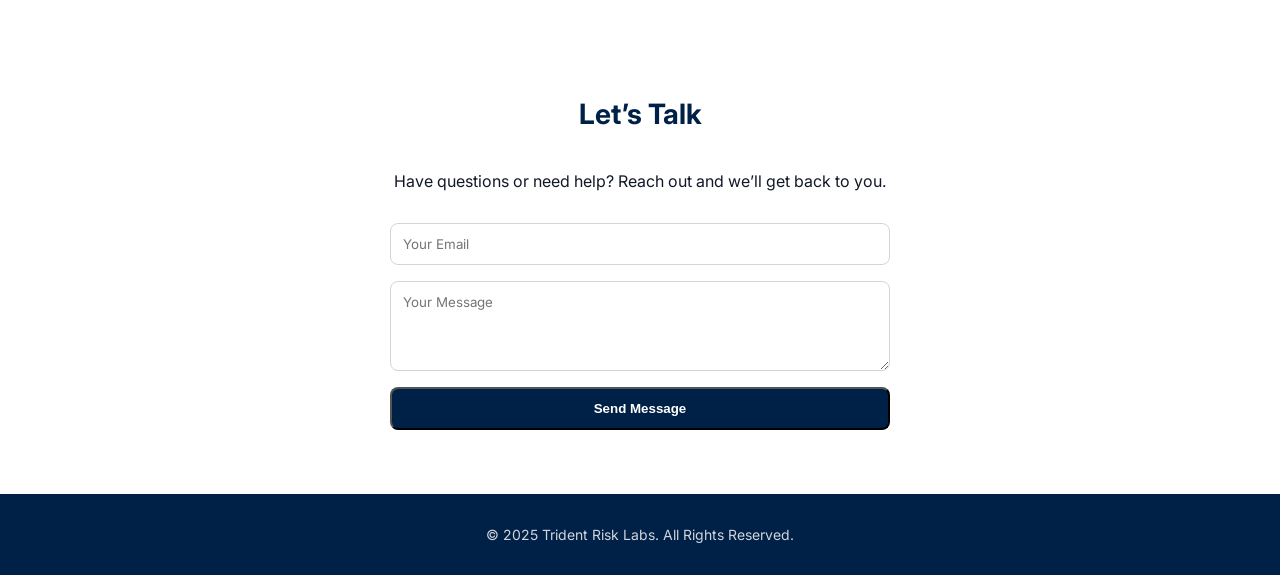
==== commit 2462a60a: "update digital products section with Etsy store link" ====
--- a/index.html
+++ b/index.html
@@ -67,13 +67,20 @@
       </div>
     </section>
 
-    <section id="products">
-      <h2 class="section-title">Digital Products</h2>
-      <div class="grid">
-<div class="card"><div style="text-align:center;margin-bottom:1rem">🛡️</div><h3>Password Manager Pro</h3><p>Secure vault for credentials, passphrases, and keys.</p></div>
-        <div class="card"><div style="text-align:center;margin-bottom:1rem">🔐</div><h3>Security Playbook Pack</h3><p>Templates for incident response, audits, and compliance.</p></div>
+<!-- PRODUCTS -->
+<section id="products">
+  <div class="container">
+    <h2 class="section-title">Digital Products</h2>
+    <div class="grid">
+      <div class="card">
+        <div style="text-align:center;margin-bottom:1rem">🛍️</div>
+        <h3>Trident Risk Labs Etsy Shop</h3>
+        <p>Security-focused digital templates, playbooks, and planning tools.</p>
+        <a href="https://etsy.com/shop/tridentrisklabs" target="_blank" class="btn btn-secondary">View Full Shop on Etsy</a>
       </div>
-    </section>
+    </div>
+  </div>
+</section>
 
     <section id="blog">
       <h2 class="section-title">From the Lab</h2>
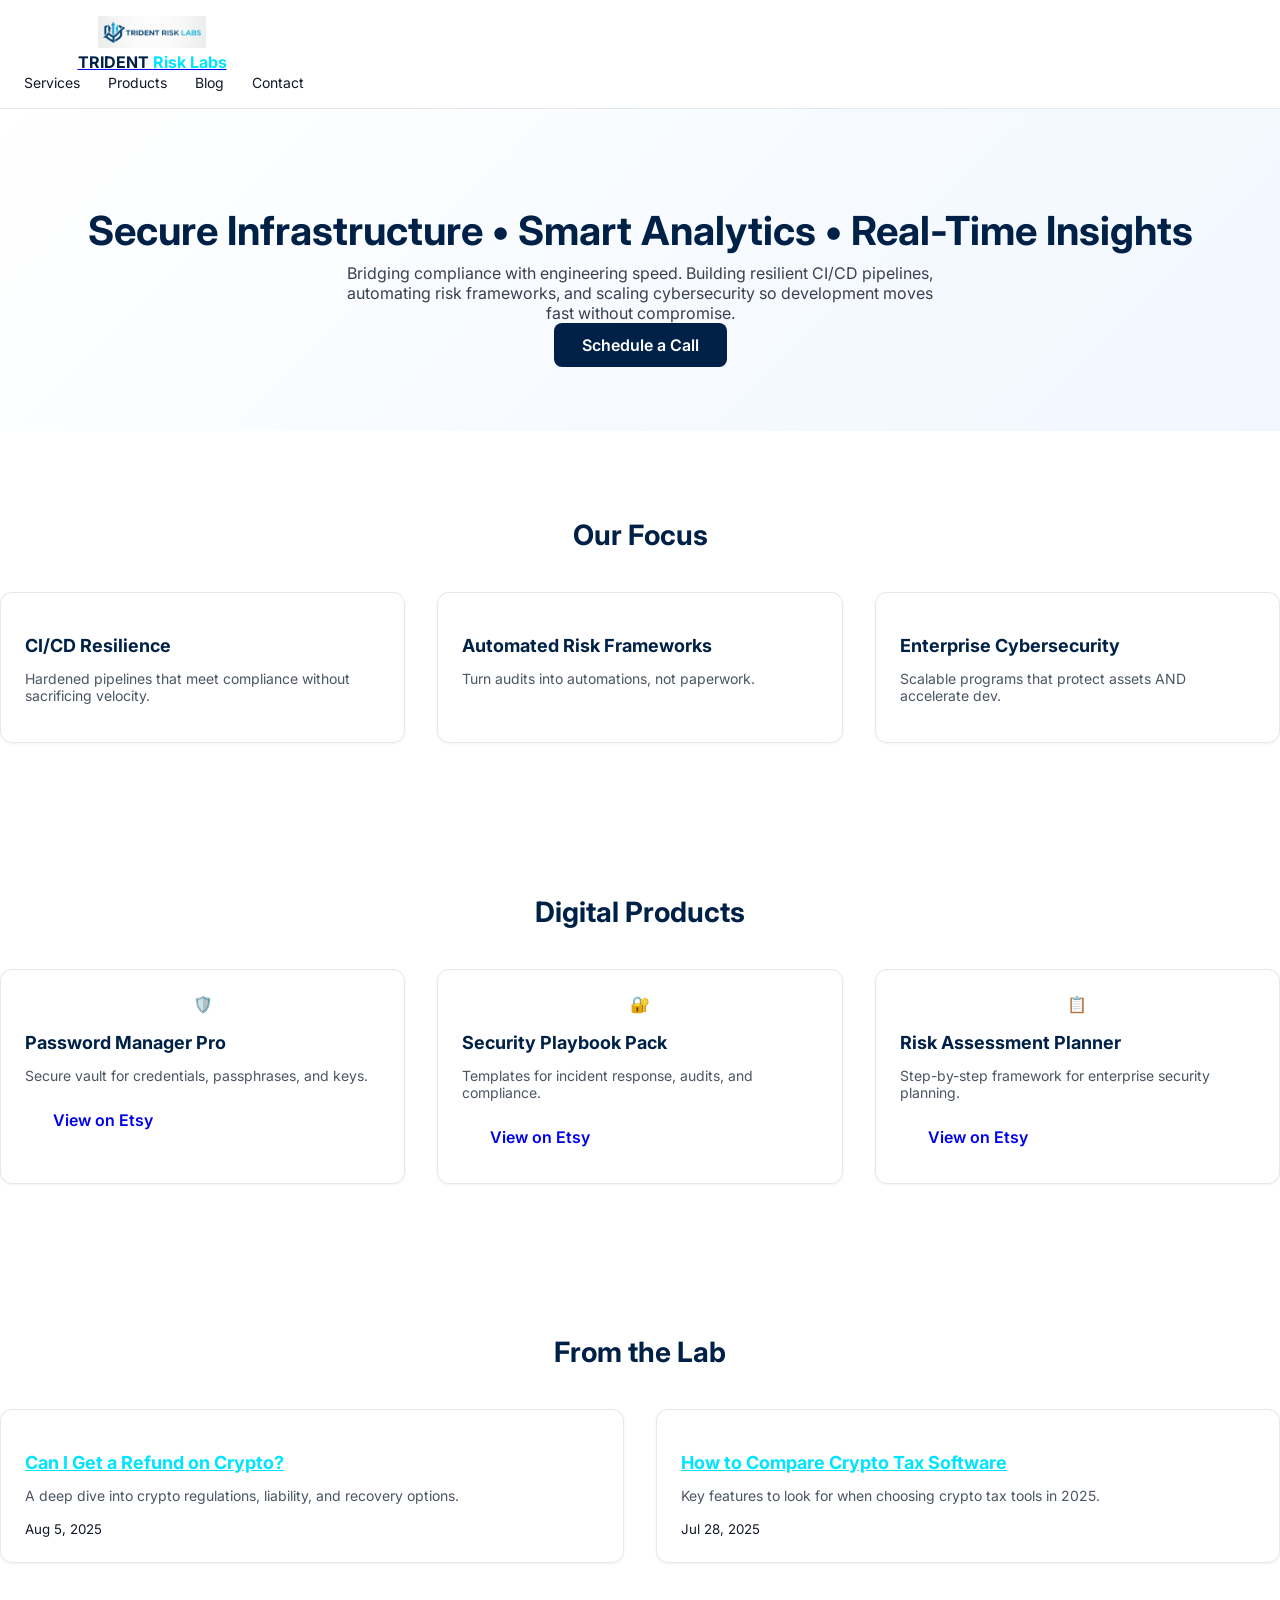
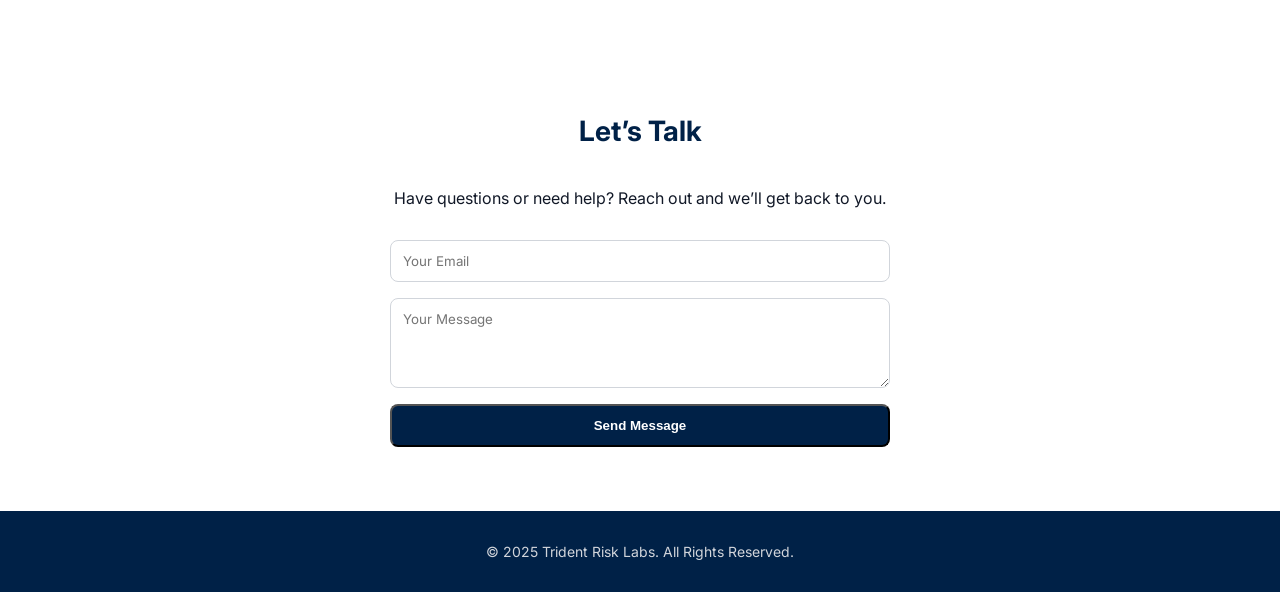
==== commit a54cf4e1: "update digital products section with Etsy store cards" ====
--- a/index.html
+++ b/index.html
@@ -73,10 +73,22 @@
     <h2 class="section-title">Digital Products</h2>
     <div class="grid">
       <div class="card">
-        <div style="text-align:center;margin-bottom:1rem">🛍️</div>
-        <h3>Trident Risk Labs Etsy Shop</h3>
-        <p>Security-focused digital templates, playbooks, and planning tools.</p>
-        <a href="https://etsy.com/shop/tridentrisklabs" target="_blank" class="btn btn-secondary">View Full Shop on Etsy</a>
+        <div style="text-align:center;margin-bottom:1rem">🛡️</div>
+        <h3>Password Manager Pro</h3>
+        <p>Secure vault for credentials, passphrases, and keys.</p>
+        <a href="https://etsy.com/shop/tridentrisklabs" target="_blank" class="btn btn-secondary">View on Etsy</a>
+      </div>
+      <div class="card">
+        <div style="text-align:center;margin-bottom:1rem">🔐</div>
+        <h3>Security Playbook Pack</h3>
+        <p>Templates for incident response, audits, and compliance.</p>
+        <a href="https://etsy.com/shop/tridentrisklabs" target="_blank" class="btn btn-secondary">View on Etsy</a>
+      </div>
+      <div class="card">
+        <div style="text-align:center;margin-bottom:1rem">📋</div>
+        <h3>Risk Assessment Planner</h3>
+        <p>Step-by-step framework for enterprise security planning.</p>
+        <a href="https://etsy.com/shop/tridentrisklabs" target="_blank" class="btn btn-secondary">View on Etsy</a>
       </div>
     </div>
   </div>
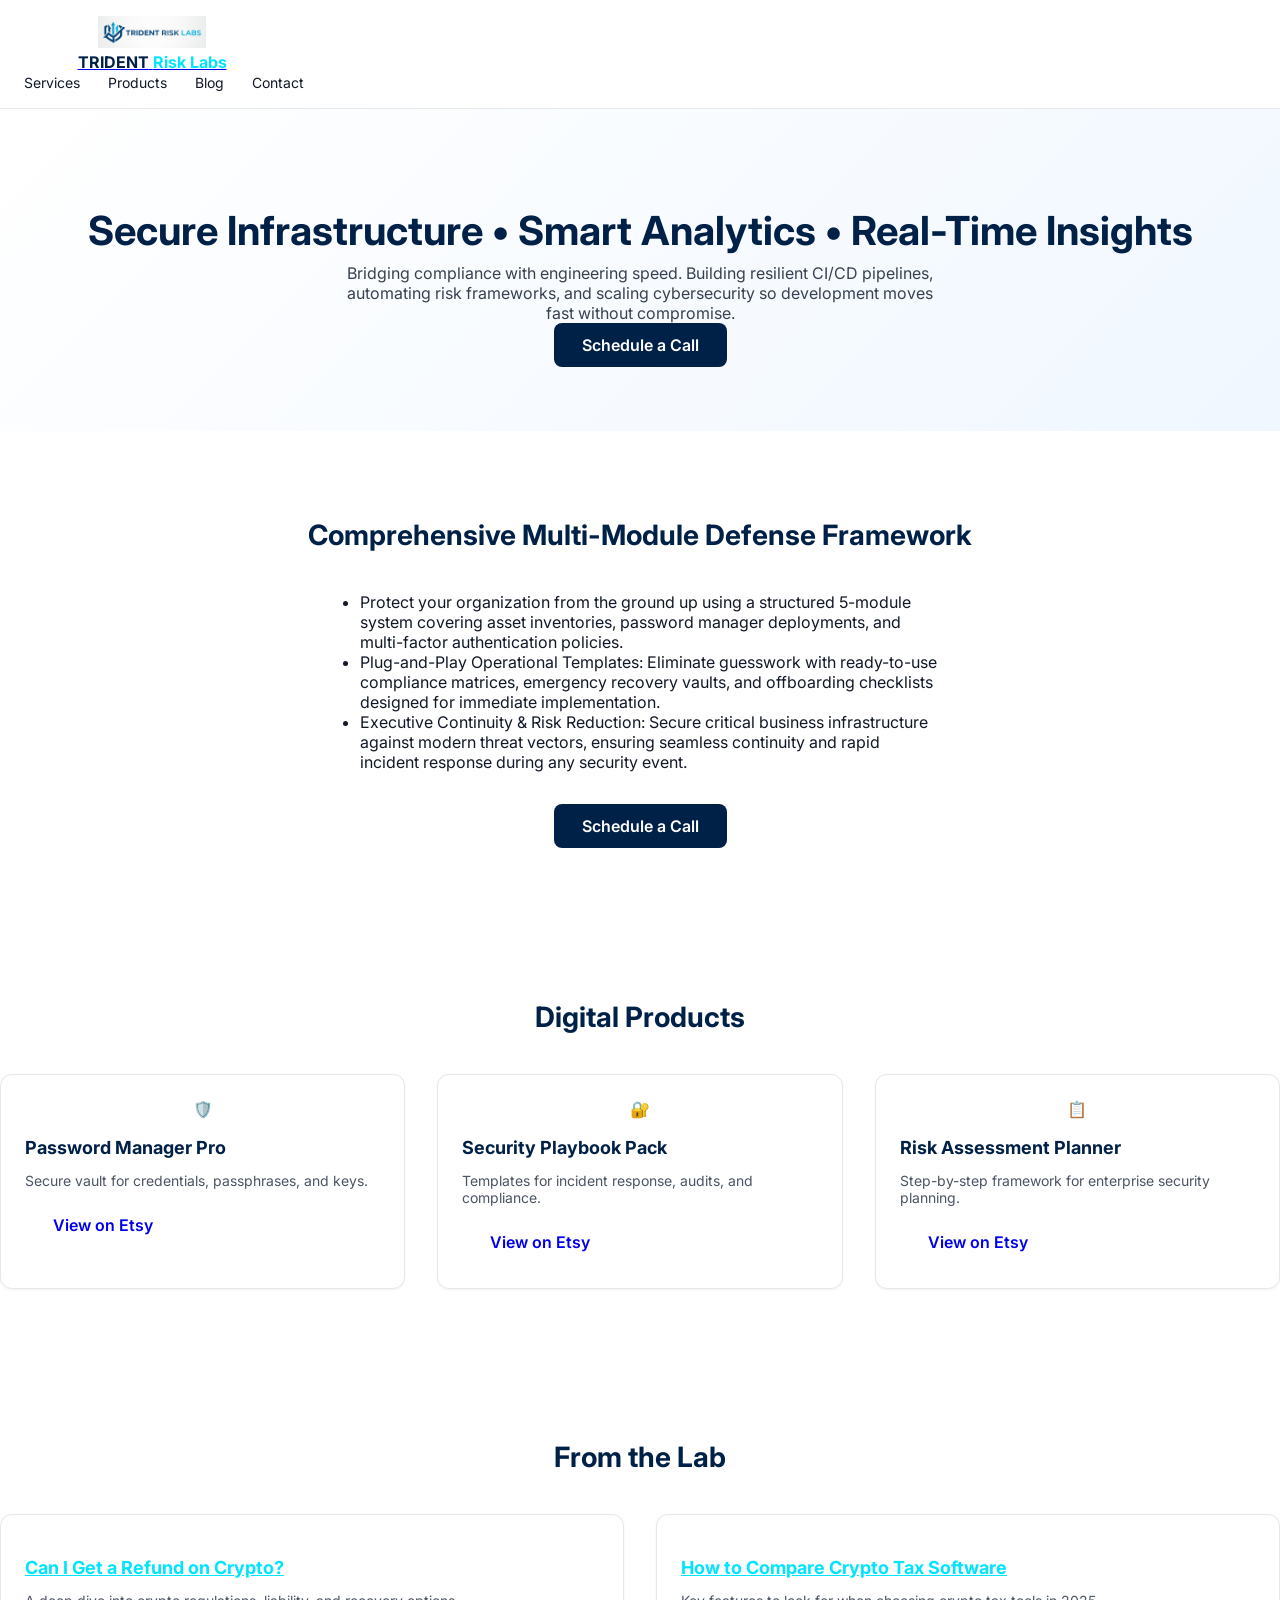
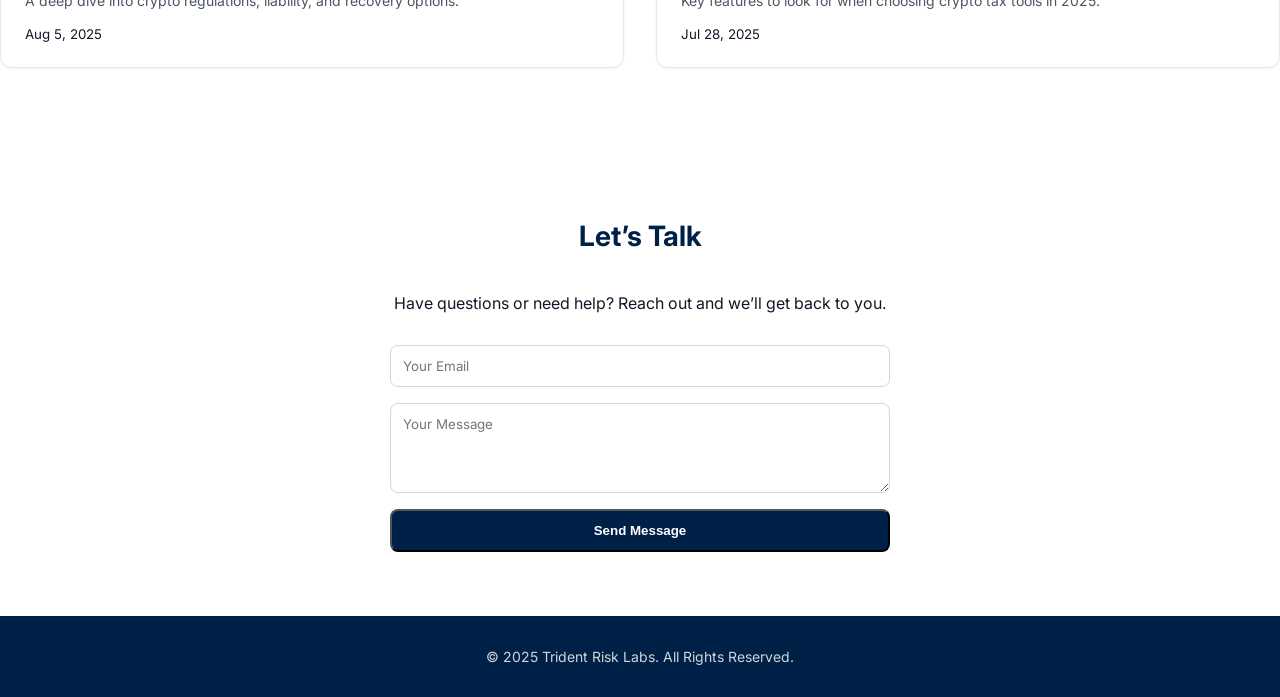
==== commit c77f55c5: "update focus section with multi module defense framework" ====
--- a/index.html
+++ b/index.html
@@ -58,14 +58,19 @@
       <a href="#contact" class="btn btn-primary">Schedule a Call</a>
     </section>
 
-    <section id="services">
-      <h2 class="section-title">Our Focus</h2>
-      <div class="grid">
-        <div class="card"><h3>CI/CD Resilience</h3><p>Hardened pipelines that meet compliance without sacrificing velocity.</p></div>
-        <div class="card"><h3>Automated Risk Frameworks</h3><p>Turn audits into automations, not paperwork.</p></div>
-        <div class="card"><h3>Enterprise Cybersecurity</h3><p>Scalable programs that protect assets AND accelerate dev.</p></div>
-      </div>
-    </section>
+<section id="services">
+  <div class="container">
+    <h2 class="section-title">Comprehensive Multi-Module Defense Framework</h2>
+    <ul style="max-width: 600px; margin: 0 auto 2rem; padding-left: 1.25rem;">
+      <li>Protect your organization from the ground up using a structured 5-module system covering asset inventories, password manager deployments, and multi-factor authentication policies.</li>
+      <li>Plug-and-Play Operational Templates: Eliminate guesswork with ready-to-use compliance matrices, emergency recovery vaults, and offboarding checklists designed for immediate implementation.</li>
+      <li>Executive Continuity & Risk Reduction: Secure critical business infrastructure against modern threat vectors, ensuring seamless continuity and rapid incident response during any security event.</li>
+    </ul>
+    <div style="text-align: center;">
+      <a href="#contact" class="btn btn-primary">Schedule a Call</a>
+    </div>
+  </div>
+</section>
 
 <!-- PRODUCTS -->
 <section id="products">
